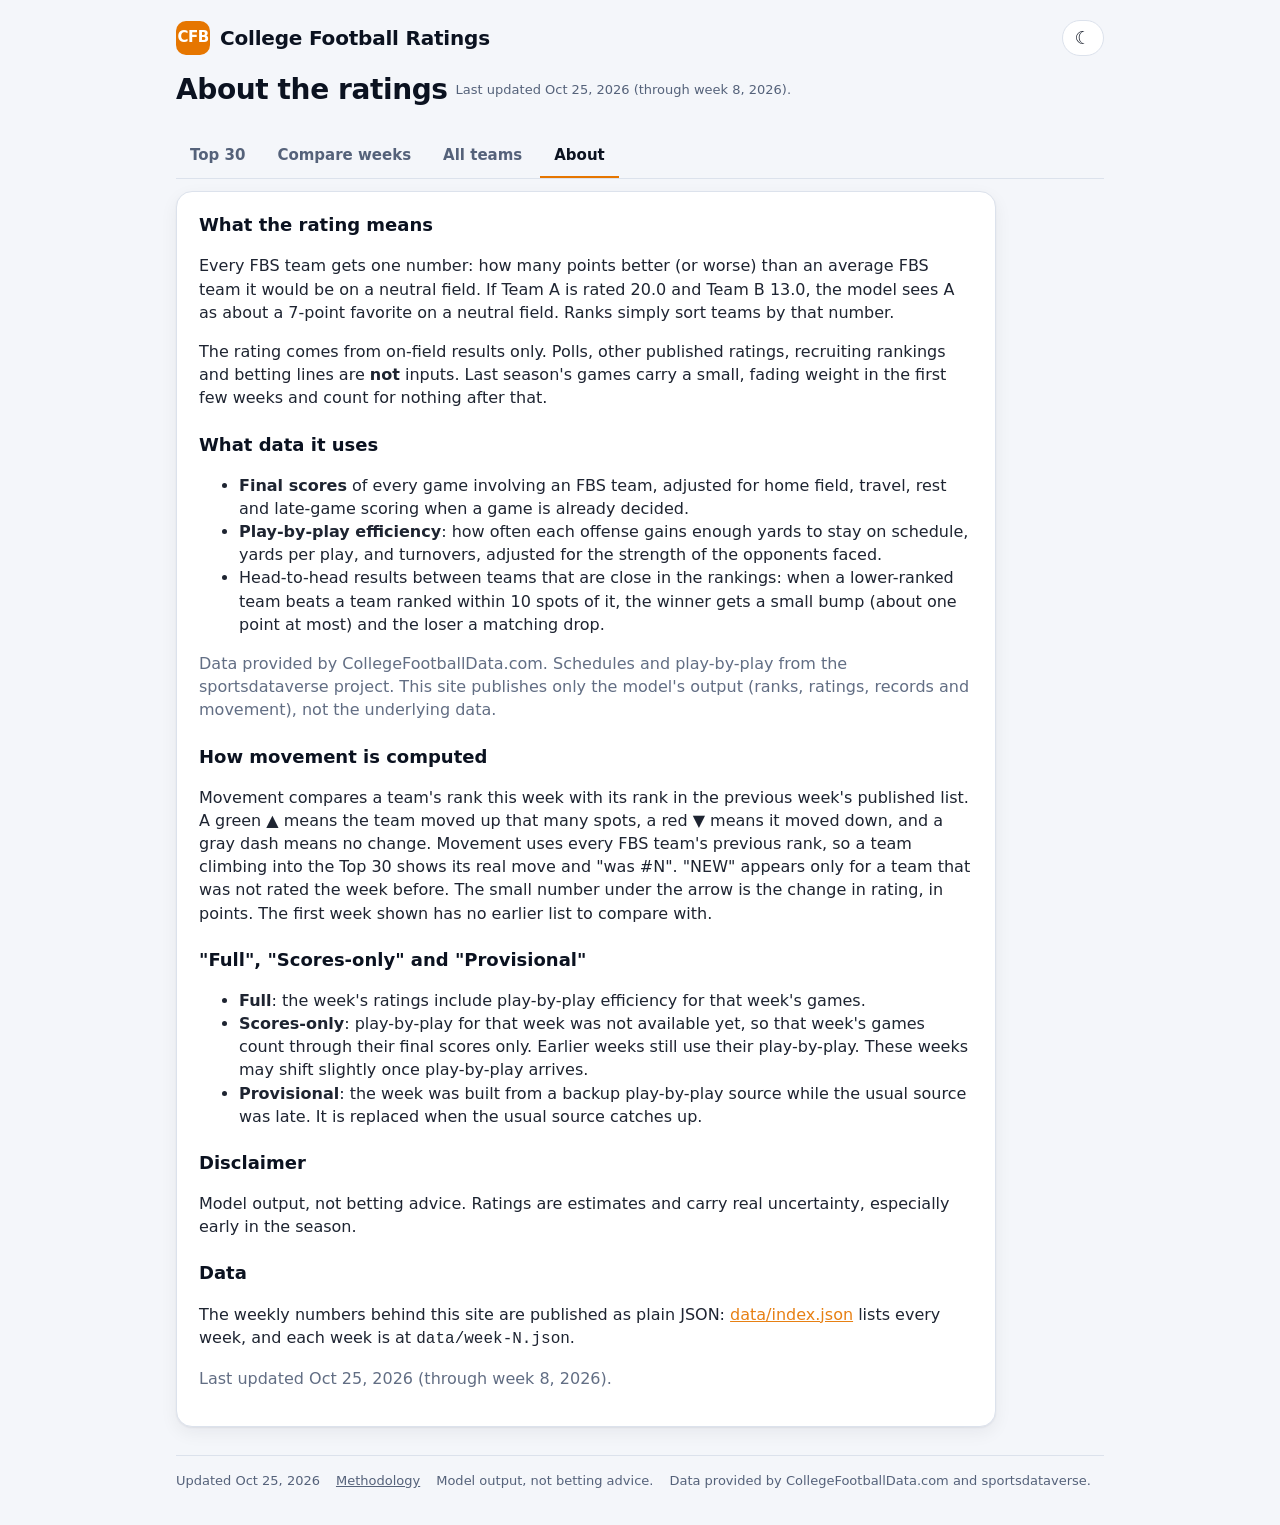
==== docs/about.html @ 14c83a27 "Initial site: College Football Ratings weeks 4-8" ====
<!doctype html>
<html lang="en" data-theme="dark">
<head>
<meta charset="utf-8">
<meta name="viewport" content="width=device-width,initial-scale=1,viewport-fit=cover">
<title>About the ratings · College Football Ratings 2026</title>
<meta name="description" content="How the college football ratings are built, in plain English.">
<meta name="referrer" content="no-referrer">
<meta name="color-scheme" content="dark light">
<link rel="icon" href="assets/favicon.svg" type="image/svg+xml">
<script src="assets/theme.js"></script>
<link rel="stylesheet" href="assets/style.css">
</head>
<body>
<div class="wrap">
  <header class="top">
    <div class="titlebar">
      <a class="brand" href="index.html"><span class="logo">CFB</span><h1>College Football Ratings</h1></a>
      <button class="iconbtn" id="themeBtn" type="button" aria-label="Toggle light or dark theme"></button>
    </div>
    <div class="weekline"><h2>About the ratings</h2><span class="updated" id="upd"></span></div>
  </header>
  <nav class="tabs" aria-label="Sections">
    <a href="index.html#/">Top 30</a>
    <a href="index.html#/compare">Compare weeks</a>
    <a href="index.html#/teams">All teams</a>
    <a class="on" href="about.html">About</a>
  </nav>
  <main>
    <article class="card prose">
      <h3>What the rating means</h3>
      <p>Every FBS team gets one number: how many points better (or worse) than an average FBS team it would be on a neutral field. If Team A is rated 20.0 and Team B 13.0, the model sees A as about a 7-point favorite on a neutral field. Ranks simply sort teams by that number.</p>
      <p>The rating comes from on-field results only. Polls, other published ratings, recruiting rankings and betting lines are <strong>not</strong> inputs. Last season's games carry a small, fading weight in the first few weeks and count for nothing after that.</p>

      <h3>What data it uses</h3>
      <ul>
        <li><strong>Final scores</strong> of every game involving an FBS team, adjusted for home field, travel, rest and late-game scoring when a game is already decided.</li>
        <li><strong>Play-by-play efficiency</strong>: how often each offense gains enough yards to stay on schedule, yards per play, and turnovers, adjusted for the strength of the opponents faced.</li>
        <li>Head-to-head results between teams that are close in the rankings: when a lower-ranked team beats a team ranked within 10 spots of it, the winner gets a small bump (about one point at most) and the loser a matching drop.</li>
      </ul>
      <p class="muted">Data provided by CollegeFootballData.com. Schedules and play-by-play from the sportsdataverse project. This site publishes only the model's output (ranks, ratings, records and movement), not the underlying data.</p>

      <h3>How movement is computed</h3>
      <p>Movement compares a team's rank this week with its rank in the previous week's published list. A green ▲ means the team moved up that many spots, a red ▼ means it moved down, and a gray dash means no change. Movement uses every FBS team's previous rank, so a team climbing into the Top 30 shows its real move and "was #N". "NEW" appears only for a team that was not rated the week before. The small number under the arrow is the change in rating, in points. The first week shown has no earlier list to compare with.</p>

      <h3>"Full", "Scores-only" and "Provisional"</h3>
      <ul>
        <li><strong>Full</strong>: the week's ratings include play-by-play efficiency for that week's games.</li>
        <li><strong>Scores-only</strong>: play-by-play for that week was not available yet, so that week's games count through their final scores only. Earlier weeks still use their play-by-play. These weeks may shift slightly once play-by-play arrives.</li>
        <li><strong>Provisional</strong>: the week was built from a backup play-by-play source while the usual source was late. It is replaced when the usual source catches up.</li>
      </ul>

      <h3>Disclaimer</h3>
      <p>Model output, not betting advice. Ratings are estimates and carry real uncertainty, especially early in the season.</p>

      <h3>Data</h3>
      <p>The weekly numbers behind this site are published as plain JSON: <a href="data/index.json">data/index.json</a> lists every week, and each week is at <code>data/week-N.json</code>.</p>
      <p class="muted" id="upd2"></p>
    </article>
  </main>
  <footer class="foot" id="foot"><span>Model output, not betting advice.</span></footer>
</div>
<script src="assets/common.js"></script>
<script>
CFB.initTheme();
CFB.getJSON("data/index.json").then(function(idx){
  var s="Last updated "+CFB.fmtDate(idx.updated)+" (through week "+idx.latest+", "+idx.season+").";
  document.getElementById("upd").textContent=s; document.getElementById("upd2").textContent=s; CFB.footer(idx.updated);
}).catch(function(){ CFB.footer(""); });
</script>
</body>
</html>
---- docs/assets/style.css ----
/* College football ratings - static site. No external requests. */
:root{
  --bg:#0B1220; --card:#121C30; --card2:#18243D; --line:#22304D; --text:#FFFFFF; --muted:#9AA7BF;
  --accent:#FF8A00; --accent-ink:#0B1220; --up:#2FD07A; --down:#FF5A5F; --flat:#7D8AA3;
  --shade:255,138,0; --shadow:0 1px 0 rgba(255,255,255,.03), 0 8px 24px rgba(0,0,0,.25);
  --font:system-ui,-apple-system,"Segoe UI",Roboto,"Helvetica Neue",Arial,"Noto Sans",sans-serif;
  color-scheme:dark;
}
:root[data-theme="light"]{
  --bg:#F4F6FA; --card:#FFFFFF; --card2:#EEF2F8; --line:#DCE2EC; --text:#0B1220; --muted:#55627A;
  --accent:#E67600; --accent-ink:#FFFFFF; --up:#119A55; --down:#D7373D; --flat:#8A94A6;
  --shadow:0 1px 2px rgba(11,18,32,.06), 0 6px 18px rgba(11,18,32,.06);
  color-scheme:light;
}
*{box-sizing:border-box}
html,body{margin:0;padding:0}
body{background:var(--bg);color:var(--text);font-family:var(--font);font-size:16px;line-height:1.45;
  -webkit-font-smoothing:antialiased;font-variant-numeric:tabular-nums}
a{color:var(--accent)}
.wrap{max-width:1080px;margin:0 auto;padding:0 16px}
.sr{position:absolute;width:1px;height:1px;overflow:hidden;clip:rect(0 0 0 0);white-space:nowrap}

/* header */
header.top{padding:20px 0 8px}
.titlebar{display:flex;align-items:center;gap:12px;justify-content:space-between}
.brand{display:flex;align-items:center;gap:10px;text-decoration:none;color:var(--text)}
.brand .logo{width:34px;height:34px;border-radius:10px;background:var(--accent);display:grid;place-items:center;
  color:var(--accent-ink);font-weight:900;font-size:15px;letter-spacing:-.5px}
.brand h1{font-size:20px;margin:0;font-weight:800;letter-spacing:-.2px}
.iconbtn{background:var(--card);color:var(--text);border:1px solid var(--line);border-radius:999px;
  height:36px;min-width:36px;padding:0 12px;cursor:pointer;font:inherit;font-size:14px;display:inline-flex;align-items:center;gap:6px}
.iconbtn:hover{border-color:var(--accent)}
.weekline{display:flex;flex-wrap:wrap;align-items:center;gap:8px;margin-top:14px}
.weekline h2{margin:0;font-size:28px;font-weight:800;letter-spacing:-.4px}
.chip{display:inline-flex;align-items:center;height:24px;padding:0 10px;border-radius:999px;font-size:12px;
  font-weight:700;letter-spacing:.3px;text-transform:uppercase;border:1px solid var(--line);color:var(--muted);background:var(--card)}
.chip.full{color:var(--up);border-color:color-mix(in srgb,var(--up) 45%,transparent)}
.chip.scores{color:var(--muted)}
.chip.prov{background:var(--accent);color:var(--accent-ink);border-color:var(--accent)}
.updated{color:var(--muted);font-size:13px}
.explain{color:var(--muted);margin:6px 0 0;font-size:14px;max-width:760px}

/* tabs */
nav.tabs{display:flex;gap:4px;margin:16px 0 12px;border-bottom:1px solid var(--line);overflow-x:auto;scrollbar-width:none}
nav.tabs a{padding:10px 14px;color:var(--muted);text-decoration:none;font-weight:700;font-size:15px;white-space:nowrap;
  border-bottom:3px solid transparent;margin-bottom:-1px}
nav.tabs a:hover{color:var(--text)}
nav.tabs a.on{color:var(--text);border-bottom-color:var(--accent)}

/* week pills */
.pills{display:flex;gap:8px;overflow-x:auto;padding:4px 0 10px;scrollbar-width:thin}
.pill{flex:0 0 auto;border:1px solid var(--line);background:var(--card);color:var(--text);border-radius:999px;
  padding:7px 14px;font:inherit;font-size:14px;font-weight:700;cursor:pointer;text-decoration:none}
.pill:hover{border-color:var(--accent)}
.pill.on{background:var(--accent);border-color:var(--accent);color:var(--accent-ink)}
.pill .dot{display:inline-block;width:6px;height:6px;border-radius:50%;background:var(--accent);margin-left:6px;vertical-align:middle}
.pill.on .dot{background:var(--accent-ink)}

.toolbar{display:flex;flex-wrap:wrap;gap:8px;align-items:center;margin:4px 0 12px}
.toolbar input[type=search],.toolbar select{height:38px;border-radius:10px;border:1px solid var(--line);background:var(--card);
  color:var(--text);padding:0 12px;font:inherit;font-size:15px;min-width:0}
.toolbar input[type=search]{flex:1 1 200px;max-width:320px}
.toolbar .count{color:var(--muted);font-size:13px;margin-left:auto}
.card{background:var(--card);border:1px solid var(--line);border-radius:16px;box-shadow:var(--shadow)}

/* ranking rows */
.rows{list-style:none;margin:0;padding:6px}
.row{display:grid;grid-template-columns:52px 64px 1fr auto;align-items:center;gap:12px;padding:12px 10px;
  border-radius:12px;cursor:pointer;min-height:64px}
.row+.row{border-top:1px solid var(--line)}
.row:hover,.row.open{background:var(--card2)}
.rk{font-size:30px;font-weight:900;letter-spacing:-1px;text-align:center;line-height:1}
.badge{justify-self:start;background:color-mix(in srgb,var(--accent) 16%,transparent);color:var(--accent);
  border:1px solid color-mix(in srgb,var(--accent) 40%,transparent);border-radius:8px;padding:4px 8px;font-weight:800;font-size:15px;min-width:54px;text-align:center}
.tm{min-width:0}
.tm .name{font-weight:800;font-size:17px;white-space:nowrap;overflow:hidden;text-overflow:ellipsis}
.tm .sub{color:var(--muted);font-size:13px}
.mv{text-align:right;min-width:62px}
.mv .arr{font-weight:800;font-size:15px;white-space:nowrap}
.mv .arr.up{color:var(--up)} .mv .arr.down{color:var(--down)} .mv .arr.flat{color:var(--flat)}
.mv .arr.new{color:var(--accent);font-size:12px;letter-spacing:.5px}
.mv .dr{color:var(--muted);font-size:12px;white-space:nowrap}
.detail{grid-column:1/-1;display:none;padding:6px 4px 2px 64px;color:var(--muted);font-size:13px}
.row.open .detail{display:flex;align-items:center;gap:14px;flex-wrap:wrap}
.spark{display:block}
.spark path{fill:none;stroke:var(--accent);stroke-width:2;stroke-linejoin:round;stroke-linecap:round}
.spark circle{fill:var(--accent)}
.spark text{fill:var(--muted);font-size:10px}
@media (min-width:700px){
  .row{grid-template-columns:64px 72px 1fr 120px 96px}
  .row .detail{grid-column:1/-1}
  .sparkcell{display:block}
}
.sparkcell{display:none}
@media (max-width:420px){
  .row{grid-template-columns:40px 56px 1fr auto;gap:8px;padding:12px 6px}
  .rk{font-size:24px}
  .badge{min-width:48px;font-size:14px;padding:3px 6px}
  .tm .name{font-size:16px}
  .detail{padding-left:4px}
}

/* tables */
.tablewrap{overflow-x:auto;-webkit-overflow-scrolling:touch;border-radius:16px}
table.grid{border-collapse:separate;border-spacing:0;width:100%;font-size:14px}
table.grid th,table.grid td{padding:10px 12px;text-align:right;white-space:nowrap;border-bottom:1px solid var(--line)}
table.grid thead th{position:sticky;top:0;background:var(--card);color:var(--muted);font-size:12px;text-transform:uppercase;letter-spacing:.4px;z-index:2}
table.grid th.sortable{cursor:pointer;user-select:none}
table.grid th.sortable:hover{color:var(--text)}
table.grid th.sorted{color:var(--accent)}
table.grid .l{text-align:left}
table.grid .frz{position:sticky;left:0;background:var(--card);z-index:1;text-align:left;box-shadow:1px 0 0 var(--line)}
table.grid thead .frz{z-index:3}
table.grid tbody tr:hover td{background:var(--card2)}
table.grid tbody tr:hover td.cell{filter:brightness(1.08)}
table.grid .tname{font-weight:800;font-size:15px}
table.grid .trec{color:var(--muted);font-size:12px;margin-left:6px;font-weight:500}
table.grid .bigrk{font-weight:900;font-size:18px;text-align:center}
td.cell{min-width:104px}
td.cell .c{font-weight:700}
td.cell .a{font-size:11px;margin-left:4px}
td.cell .a.up{color:var(--up)} td.cell .a.down{color:var(--down)}
td.cell.na{color:var(--flat)}
.delta.up{color:var(--up);font-weight:800}.delta.down{color:var(--down);font-weight:800}.delta.flat{color:var(--flat)}
.subtabs{display:inline-flex;background:var(--card);border:1px solid var(--line);border-radius:999px;padding:3px;margin-bottom:12px}
.subtabs a{padding:7px 14px;border-radius:999px;color:var(--muted);text-decoration:none;font-weight:700;font-size:14px}
.subtabs a.on{background:var(--accent);color:var(--accent-ink)}
.weekpick{display:flex;flex-wrap:wrap;gap:6px;align-items:center}
.weekpick label{display:inline-flex;align-items:center;gap:4px;border:1px solid var(--line);background:var(--card);border-radius:999px;
  padding:6px 11px;font-size:13px;font-weight:700;cursor:pointer;user-select:none}
.weekpick input{accent-color:var(--accent);margin:0}
.weekpick label.on{border-color:var(--accent)}
.lbl{color:var(--muted);font-size:13px;font-weight:600;margin-right:2px}
.note{color:var(--muted);font-size:13px;margin:10px 2px}

/* chart */
.chartcard{padding:12px}
.chartsvg{width:100%;height:auto;display:block}
.chartsvg .gridl{stroke:var(--line);stroke-width:1}
.chartsvg .axis{fill:var(--muted);font-size:12px}
.chartsvg .ln{fill:none;stroke-width:2.5;stroke-linejoin:round;stroke-linecap:round}
.chartsvg .lbltxt{font-size:12px;font-weight:700}
.chartsvg g.series:hover .ln{stroke-width:4.5}
.chartsvg g.series.dim{opacity:.18}
.teamchips{display:flex;flex-wrap:wrap;gap:6px;margin:10px 0}
.tchip{display:inline-flex;align-items:center;gap:6px;border:1px solid var(--line);border-radius:999px;padding:4px 6px 4px 10px;font-size:13px;font-weight:700;background:var(--card)}
.tchip i{width:10px;height:10px;border-radius:50%;display:inline-block}
.tchip button{background:none;border:0;color:var(--muted);cursor:pointer;font-size:15px;line-height:1;padding:0 4px}
.tchip button:hover{color:var(--down)}

/* about */
.prose{padding:20px 22px;max-width:820px}
.prose h3{margin:22px 0 6px;font-size:18px}
.prose h3:first-child{margin-top:0}
.prose p,.prose li{color:var(--text);opacity:.92}
.prose .muted{color:var(--muted)}

footer.foot{margin:28px 0 36px;padding-top:16px;border-top:1px solid var(--line);color:var(--muted);font-size:13px;display:flex;flex-wrap:wrap;gap:6px 16px}
footer.foot a{color:var(--muted)} footer.foot a:hover{color:var(--accent)}
.empty{padding:28px;text-align:center;color:var(--muted)}
.err{padding:16px;border:1px solid var(--down);border-radius:12px;color:var(--down)}
/* sparkline column: desktop only, revealed on hover/tap without layout shift */
.sparkcell{display:none}
@media (min-width:700px){
  .sparkcell{display:block;visibility:hidden}
  .row:hover .sparkcell,.row.open .sparkcell{visibility:visible}
  .row.open .detail{display:none}
}
#themeBtn{font-size:18px}
@media (max-width:420px){ nav.tabs a{padding:10px 9px;font-size:14px} .weekline h2{font-size:24px} }

/* ---- Lila review fixes (10/25) ---- */
:root{--up:#3BE58C;--down:#FF6B70;--up-bg:rgba(59,229,140,.14);--down-bg:rgba(255,107,112,.14);--flat-bg:rgba(125,138,163,.12);
  --cellarr-bg:rgba(11,18,32,.72)}
:root[data-theme="light"]{--up:#0E8A4B;--down:#C8282E;--up-bg:rgba(14,138,75,.11);--down-bg:rgba(200,40,46,.10);--flat-bg:rgba(138,148,166,.12);
  --cellarr-bg:rgba(255,255,255,.88)}
.wrap{max-width:960px}
/* 1. movement: ~1.3x, tinted pill for contrast */
.mv{min-width:86px}
.mv .arr{display:inline-block;font-size:20px;font-weight:900;padding:2px 9px;border-radius:8px;line-height:1.25}
.mv .arr.up{background:var(--up-bg)} .mv .arr.down{background:var(--down-bg)} .mv .arr.flat{background:var(--flat-bg)}
.mv .arr.new{font-size:15px;background:color-mix(in srgb,var(--accent) 16%,transparent)}
.mv .dr{font-size:15.5px;margin-top:3px;color:var(--text);opacity:.72}
/* 2. larger rating badge */
.badge{font-size:19px;min-width:66px;padding:6px 10px;border-radius:10px}
/* 3. rows look tappable: chevron on mobile, always-on sparkline on desktop */
.row{position:relative}
.row .chev{position:absolute;right:6px;top:50%;transform:translateY(-50%);color:var(--muted);font-size:18px;transition:transform .15s;display:none}
.row.open .chev{transform:translateY(-50%) rotate(90deg)}
@media (max-width:699px){ .row{padding-right:26px} .row .chev{display:block} }
@media (min-width:700px){
  .row{grid-template-columns:60px 82px 1fr 124px 104px}
  .sparkcell{visibility:visible;opacity:.55;transition:opacity .15s}
  .row:hover .sparkcell,.row.open .sparkcell{opacity:1}
}
@media (max-width:420px){
  .badge{min-width:54px;font-size:16px;padding:4px 7px}
  .mv{min-width:70px} .mv .arr{font-size:17px;padding:2px 7px} .mv .dr{font-size:13.5px}
  .row{grid-template-columns:36px 58px 1fr auto}
}
/* 4. compare-cell arrows: bigger, on a contrasting chip */
td.cell .a{font-size:13px;font-weight:900;margin-left:6px;padding:1px 5px;border-radius:6px;background:var(--cellarr-bg)}
td.cell .c{font-size:15px}
@media (max-width:420px){ .tm .name{white-space:normal;line-height:1.2} }
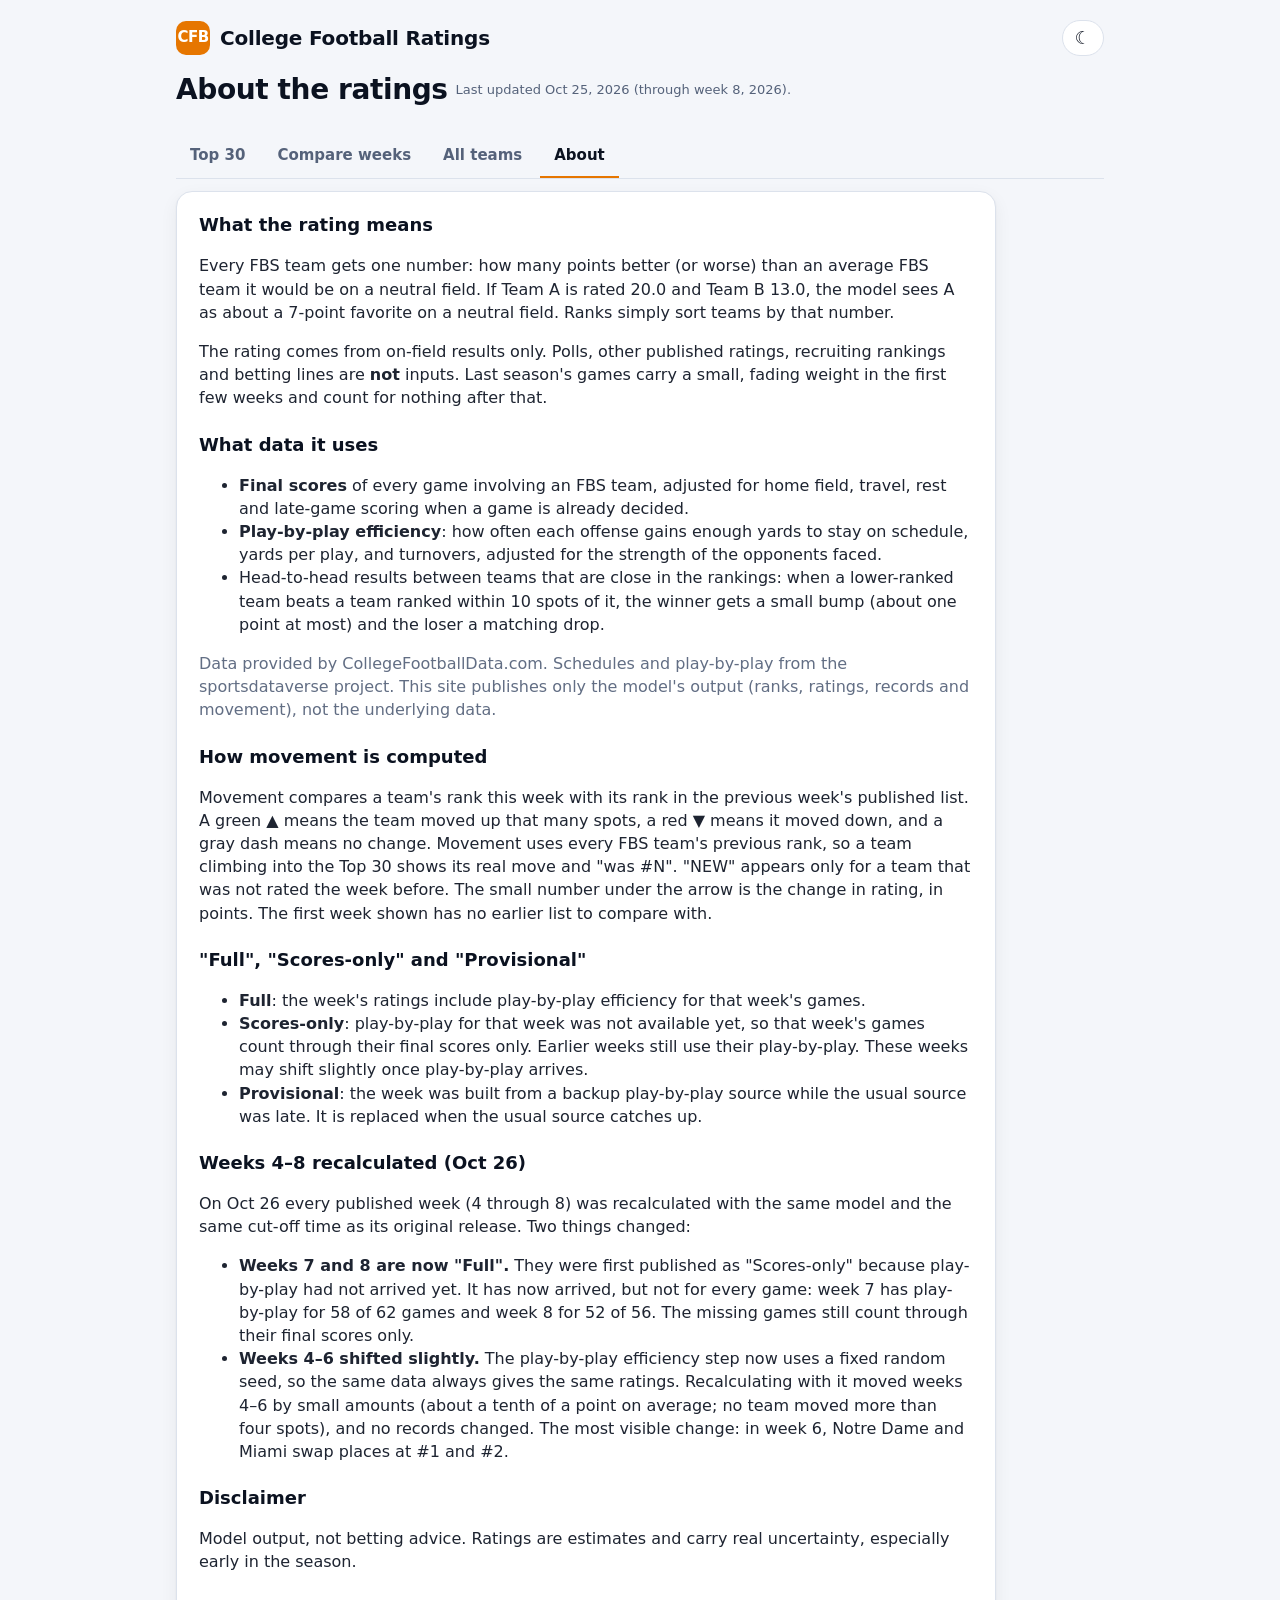
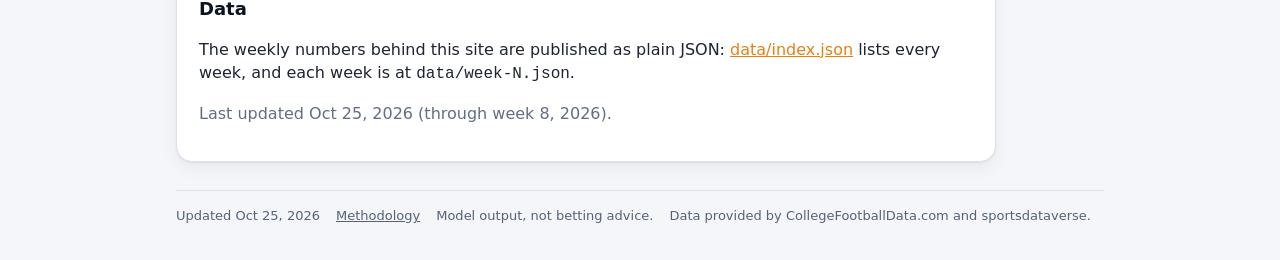
==== commit de8e7568: "Week 8 ratings (as of 2026-10-25T17:45:00+00:00)" ====
--- a/docs/about.html
+++ b/docs/about.html
@@ -50,6 +50,13 @@
         <li><strong>Provisional</strong>: the week was built from a backup play-by-play source while the usual source was late. It is replaced when the usual source catches up.</li>
       </ul>
 
+      <h3>Weeks 4–8 recalculated (Oct 26)</h3>
+      <p>On Oct 26 every published week (4 through 8) was recalculated with the same model and the same cut-off time as its original release. Two things changed:</p>
+      <ul>
+        <li><strong>Weeks 7 and 8 are now "Full".</strong> They were first published as "Scores-only" because play-by-play had not arrived yet. It has now arrived, but not for every game: week 7 has play-by-play for 58 of 62 games and week 8 for 52 of 56. The missing games still count through their final scores only.</li>
+        <li><strong>Weeks 4–6 shifted slightly.</strong> The play-by-play efficiency step now uses a fixed random seed, so the same data always gives the same ratings. Recalculating with it moved weeks 4–6 by small amounts (about a tenth of a point on average; no team moved more than four spots), and no records changed. The most visible change: in week 6, Notre Dame and Miami swap places at #1 and #2.</li>
+      </ul>
+
       <h3>Disclaimer</h3>
       <p>Model output, not betting advice. Ratings are estimates and carry real uncertainty, especially early in the season.</p>
 
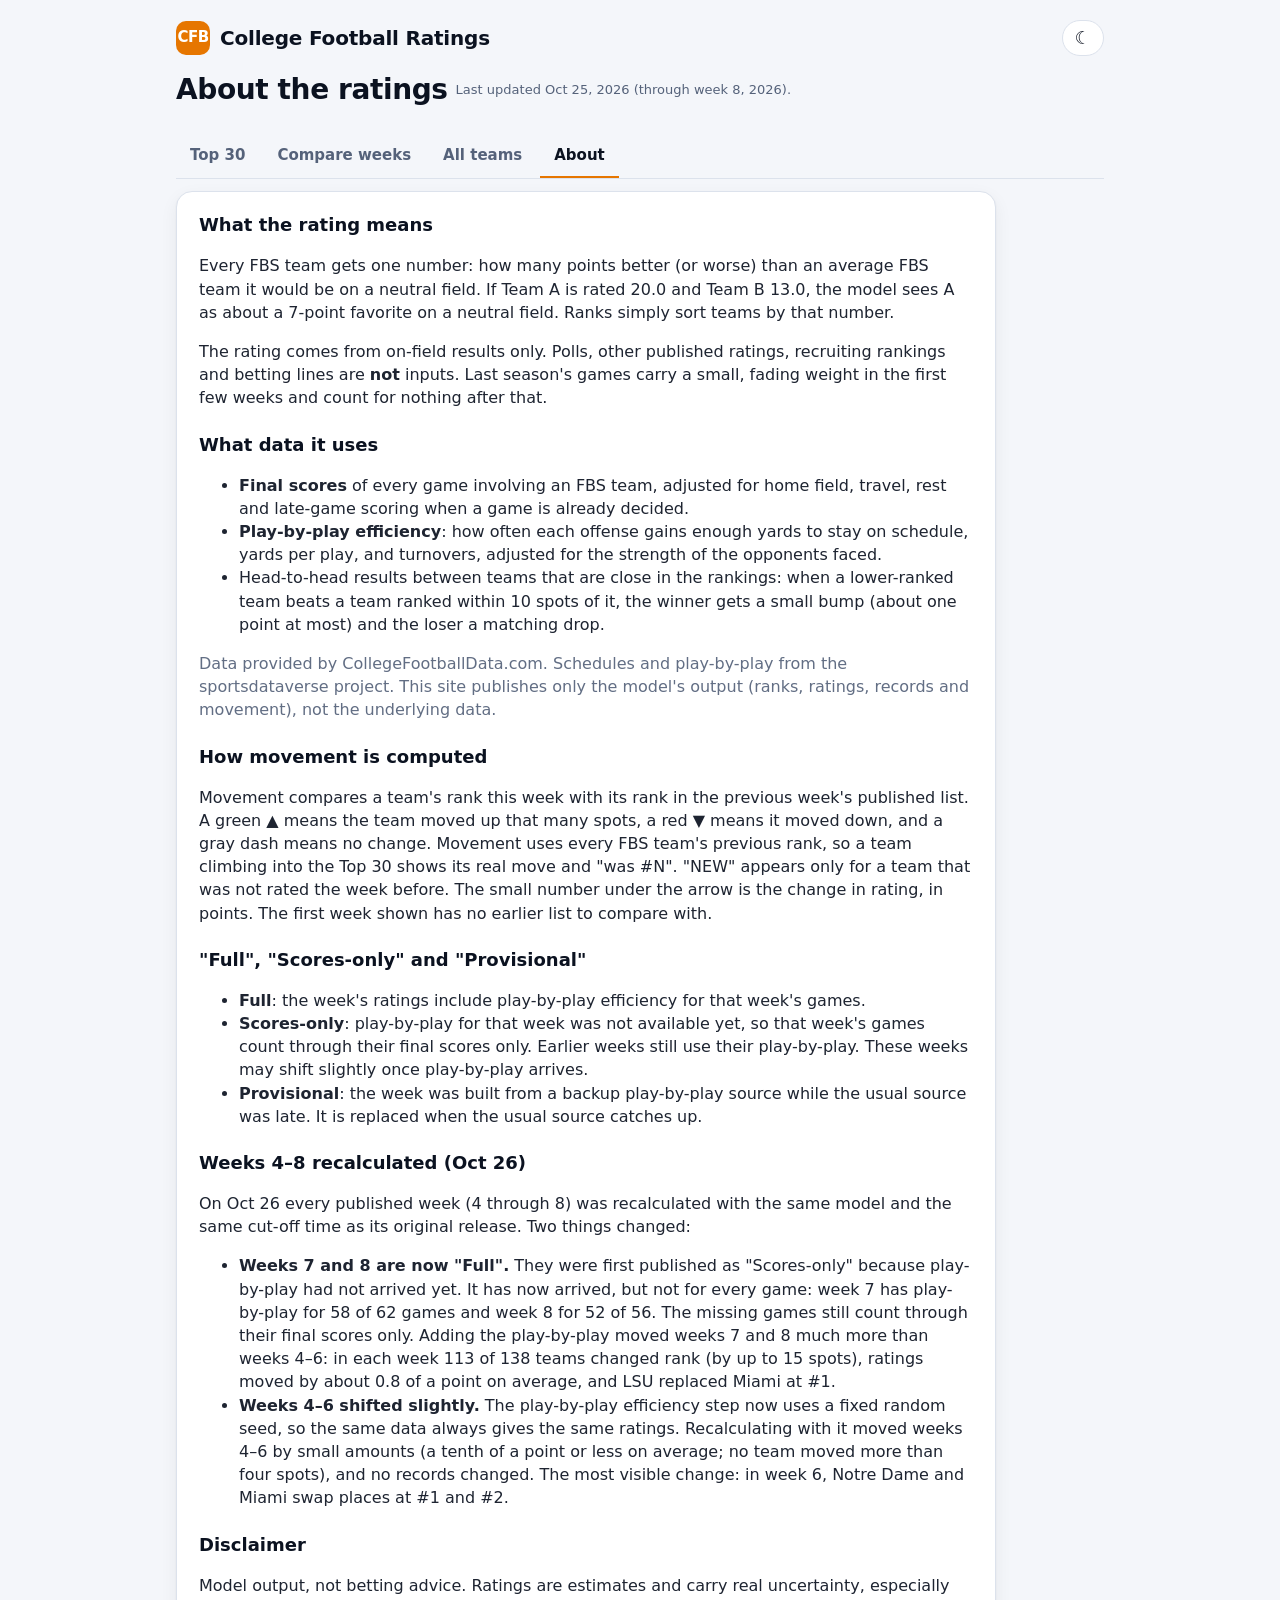
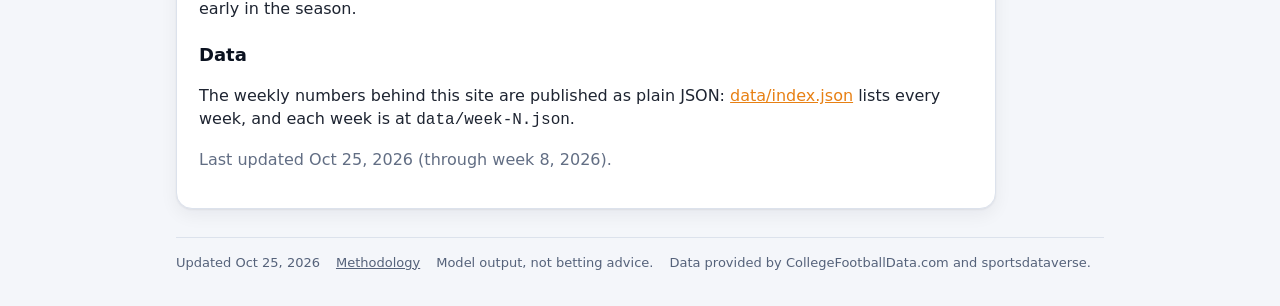
==== commit ad5aba0b: "Weeks 4-8 ratings and reader-note wording Week 8 ratings (as of 2026-10-25T17:45:00+00:00)" ====
--- a/docs/about.html
+++ b/docs/about.html
@@ -53,8 +53,8 @@
       <h3>Weeks 4–8 recalculated (Oct 26)</h3>
       <p>On Oct 26 every published week (4 through 8) was recalculated with the same model and the same cut-off time as its original release. Two things changed:</p>
       <ul>
-        <li><strong>Weeks 7 and 8 are now "Full".</strong> They were first published as "Scores-only" because play-by-play had not arrived yet. It has now arrived, but not for every game: week 7 has play-by-play for 58 of 62 games and week 8 for 52 of 56. The missing games still count through their final scores only.</li>
-        <li><strong>Weeks 4–6 shifted slightly.</strong> The play-by-play efficiency step now uses a fixed random seed, so the same data always gives the same ratings. Recalculating with it moved weeks 4–6 by small amounts (about a tenth of a point on average; no team moved more than four spots), and no records changed. The most visible change: in week 6, Notre Dame and Miami swap places at #1 and #2.</li>
+        <li><strong>Weeks 7 and 8 are now "Full".</strong> They were first published as "Scores-only" because play-by-play had not arrived yet. It has now arrived, but not for every game: week 7 has play-by-play for 58 of 62 games and week 8 for 52 of 56. The missing games still count through their final scores only. Adding the play-by-play moved weeks 7 and 8 much more than weeks 4–6: in each week 113 of 138 teams changed rank (by up to 15 spots), ratings moved by about 0.8 of a point on average, and LSU replaced Miami at #1.</li>
+        <li><strong>Weeks 4–6 shifted slightly.</strong> The play-by-play efficiency step now uses a fixed random seed, so the same data always gives the same ratings. Recalculating with it moved weeks 4–6 by small amounts (a tenth of a point or less on average; no team moved more than four spots), and no records changed. The most visible change: in week 6, Notre Dame and Miami swap places at #1 and #2.</li>
       </ul>
 
       <h3>Disclaimer</h3>
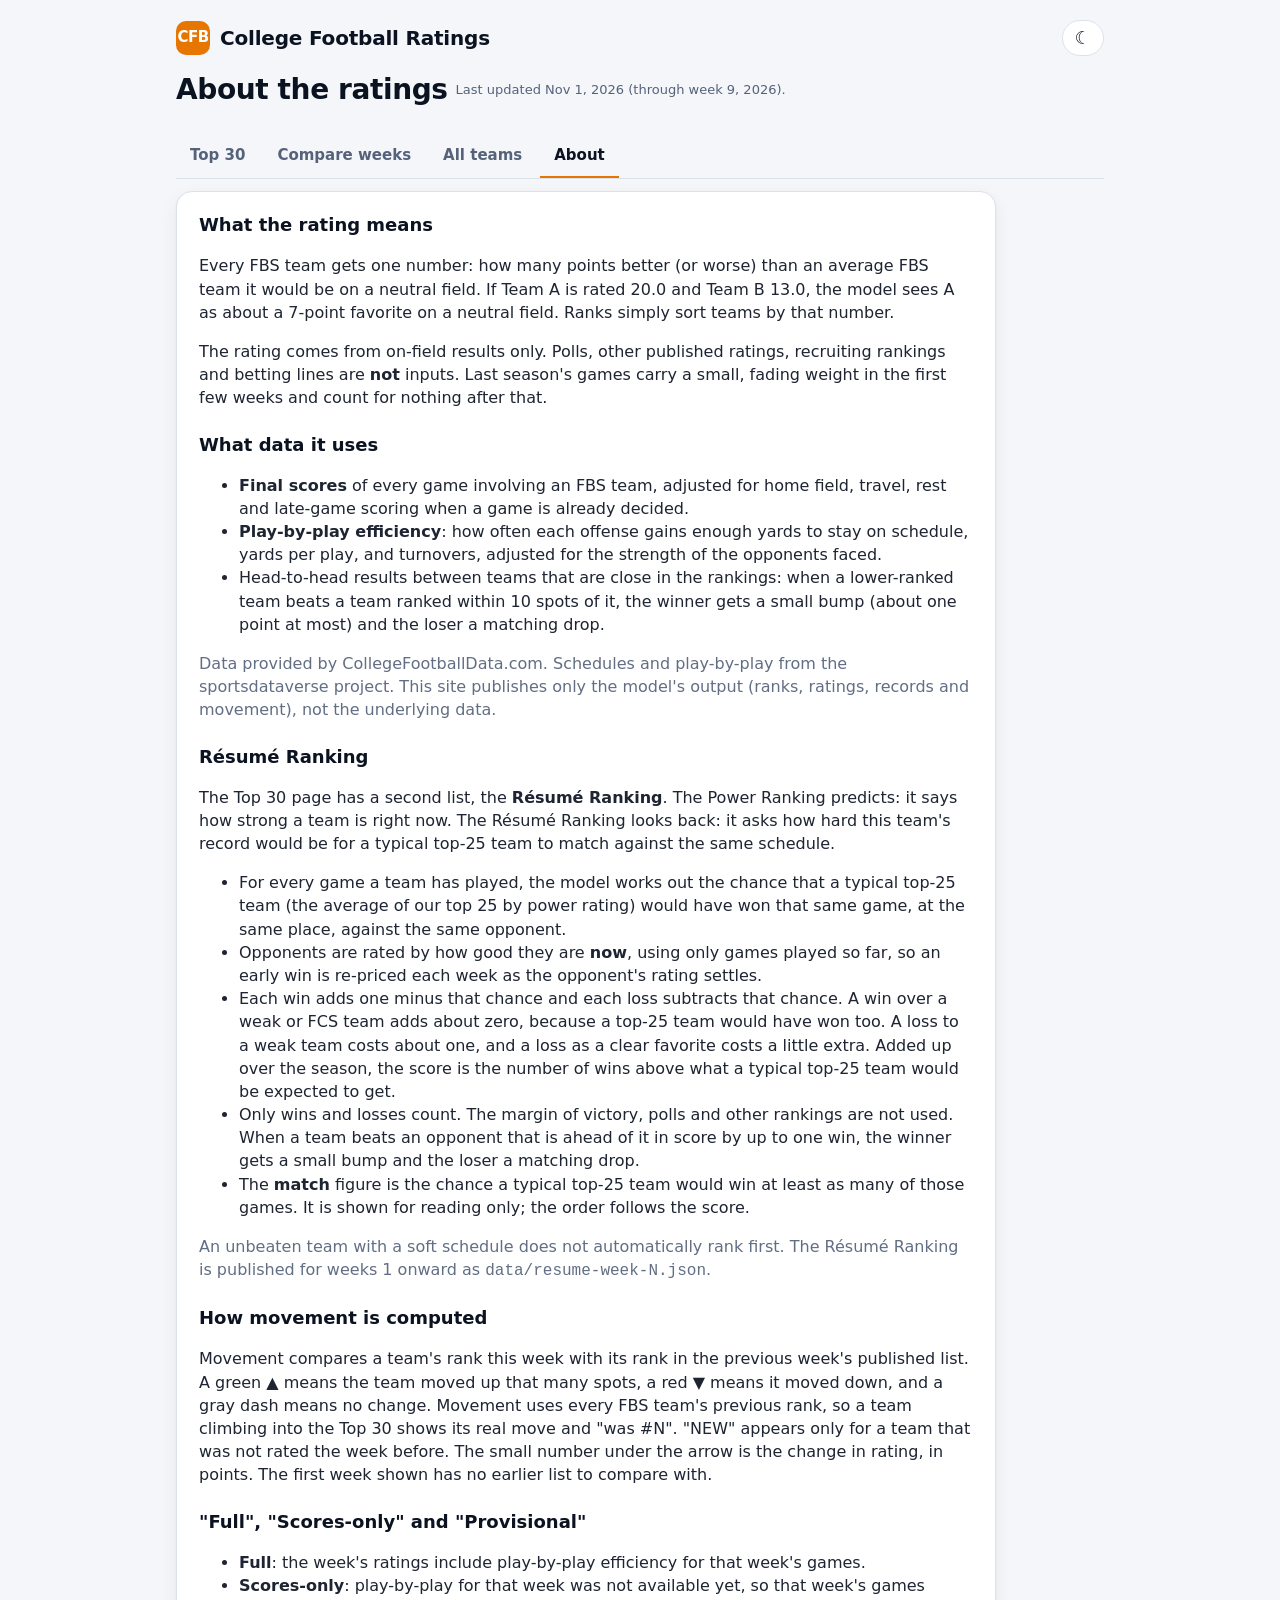
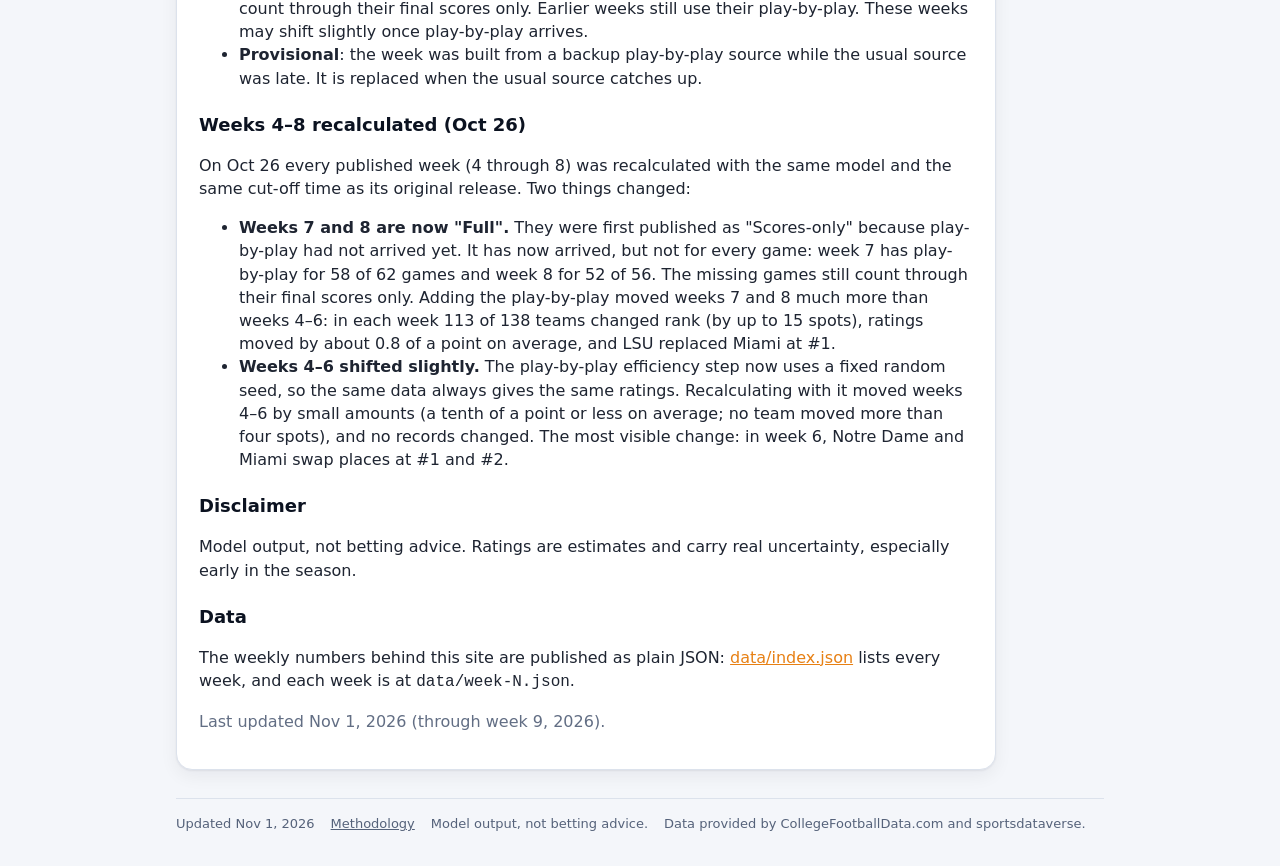
==== commit 79500ef3: "Week 9: Power and Resume ranking toggle Week 9 ratings (as of 2026-11-01T18:39:13.404540+00:00)" ====
--- a/docs/about.html
+++ b/docs/about.html
@@ -40,6 +40,17 @@
       </ul>
       <p class="muted">Data provided by CollegeFootballData.com. Schedules and play-by-play from the sportsdataverse project. This site publishes only the model's output (ranks, ratings, records and movement), not the underlying data.</p>
 
+      <h3>Résumé Ranking</h3>
+      <p>The Top 30 page has a second list, the <strong>Résumé Ranking</strong>. The Power Ranking predicts: it says how strong a team is right now. The Résumé Ranking looks back: it asks how hard this team's record would be for a typical top-25 team to match against the same schedule.</p>
+      <ul>
+        <li>For every game a team has played, the model works out the chance that a typical top-25 team (the average of our top 25 by power rating) would have won that same game, at the same place, against the same opponent.</li>
+        <li>Opponents are rated by how good they are <strong>now</strong>, using only games played so far, so an early win is re-priced each week as the opponent's rating settles.</li>
+        <li>Each win adds one minus that chance and each loss subtracts that chance. A win over a weak or FCS team adds about zero, because a top-25 team would have won too. A loss to a weak team costs about one, and a loss as a clear favorite costs a little extra. Added up over the season, the score is the number of wins above what a typical top-25 team would be expected to get.</li>
+        <li>Only wins and losses count. The margin of victory, polls and other rankings are not used. When a team beats an opponent that is ahead of it in score by up to one win, the winner gets a small bump and the loser a matching drop.</li>
+        <li>The <strong>match</strong> figure is the chance a typical top-25 team would win at least as many of those games. It is shown for reading only; the order follows the score.</li>
+      </ul>
+      <p class="muted">An unbeaten team with a soft schedule does not automatically rank first. The Résumé Ranking is published for weeks 1 onward as <code>data/resume-week-N.json</code>.</p>
+
       <h3>How movement is computed</h3>
       <p>Movement compares a team's rank this week with its rank in the previous week's published list. A green ▲ means the team moved up that many spots, a red ▼ means it moved down, and a gray dash means no change. Movement uses every FBS team's previous rank, so a team climbing into the Top 30 shows its real move and "was #N". "NEW" appears only for a team that was not rated the week before. The small number under the arrow is the change in rating, in points. The first week shown has no earlier list to compare with.</p>
 
--- a/docs/assets/style.css
+++ b/docs/assets/style.css
@@ -202,3 +202,48 @@
 td.cell .a{font-size:13px;font-weight:900;margin-left:6px;padding:1px 5px;border-radius:6px;background:var(--cellarr-bg)}
 td.cell .c{font-size:15px}
 @media (max-width:420px){ .tm .name{white-space:normal;line-height:1.2} }
+
+/* ---- Power / Résumé toggle (Nov 1) ---- */
+.methods{display:grid;grid-template-columns:1fr 1fr;gap:4px;background:var(--card);border:1px solid var(--line);border-radius:14px;padding:4px;margin:0 0 10px}
+.method{display:block;padding:9px 12px;border-radius:10px;text-decoration:none;color:var(--muted);border:1px solid transparent}
+.method:hover{color:var(--text);border-color:var(--line)}
+.method:focus-visible{outline:2px solid var(--accent);outline-offset:1px}
+.method .mname{display:block;font-weight:800;font-size:15px;color:inherit}
+.method .mdesc{display:block;font-size:12.5px;line-height:1.3;margin-top:2px}
+.method.on{background:var(--accent);color:var(--accent-ink)}
+.method.on .mdesc{opacity:.9}
+.msg{padding:18px 20px}
+.msg p{margin:6px 0}
+/* résumé rows: same row look; match % column on desktop, key games in the expandable detail */
+.row.rs .keys{display:none;color:var(--muted);font-size:12.5px;line-height:1.3;margin-top:2px}
+.row.rs .mcell{display:none;text-align:right}
+.row.rs .mcell .mp{font-weight:800;font-size:17px}
+.row.rs .mcell .dr{color:var(--muted);font-size:12px}
+.row.rs .mv .dr{font-size:13.5px}
+.row.rs .rdetail{grid-column:1/-1;display:none;padding:4px 4px 2px;color:var(--text);font-size:13.5px}
+.row.rs.open .rdetail{display:flex;flex-wrap:wrap;gap:6px 28px}
+.rdetail .mline{flex-basis:100%;margin:0 0 2px;color:var(--muted)}
+.rdetail .mline b{color:var(--text)}
+.rdetail h4{margin:4px 0 4px;font-size:12px;text-transform:uppercase;letter-spacing:.4px;color:var(--muted)}
+.rdetail ul{list-style:none;margin:0;padding:0}
+.rdetail li{padding:2px 0}
+.rdetail p{margin:0;color:var(--muted)}
+.rdetail .pr{color:var(--muted);font-size:12px;border:1px solid var(--line);border-radius:6px;padding:0 4px}
+.rdetail .sc{font-weight:700}
+.rdetail .cr{font-weight:800;font-size:12.5px;padding:0 5px;border-radius:6px}
+.rdetail .cr.up{color:var(--up);background:var(--up-bg)} .rdetail .cr.down{color:var(--down);background:var(--down-bg)} .rdetail .cr.flat{color:var(--flat)}
+.rdetail .muted{color:var(--muted)}
+.row.rs .chev{display:block}
+.row.rs{padding-right:26px}
+@media (min-width:700px){
+  .row.rs{grid-template-columns:60px 82px 1fr 92px 104px}
+  .row.rs .mcell{display:block}
+  .row.rs .keys{display:block}
+  .row.rs .rdetail{padding-left:154px}
+  .rdetail .mline{display:none}
+}
+@media (max-width:420px){
+  .method{padding:8px 9px} .method .mname{font-size:14px} .method .mdesc{font-size:12px}
+}
+.row.rs .nw{white-space:nowrap}
+.row.rs .chev{top:36px}
